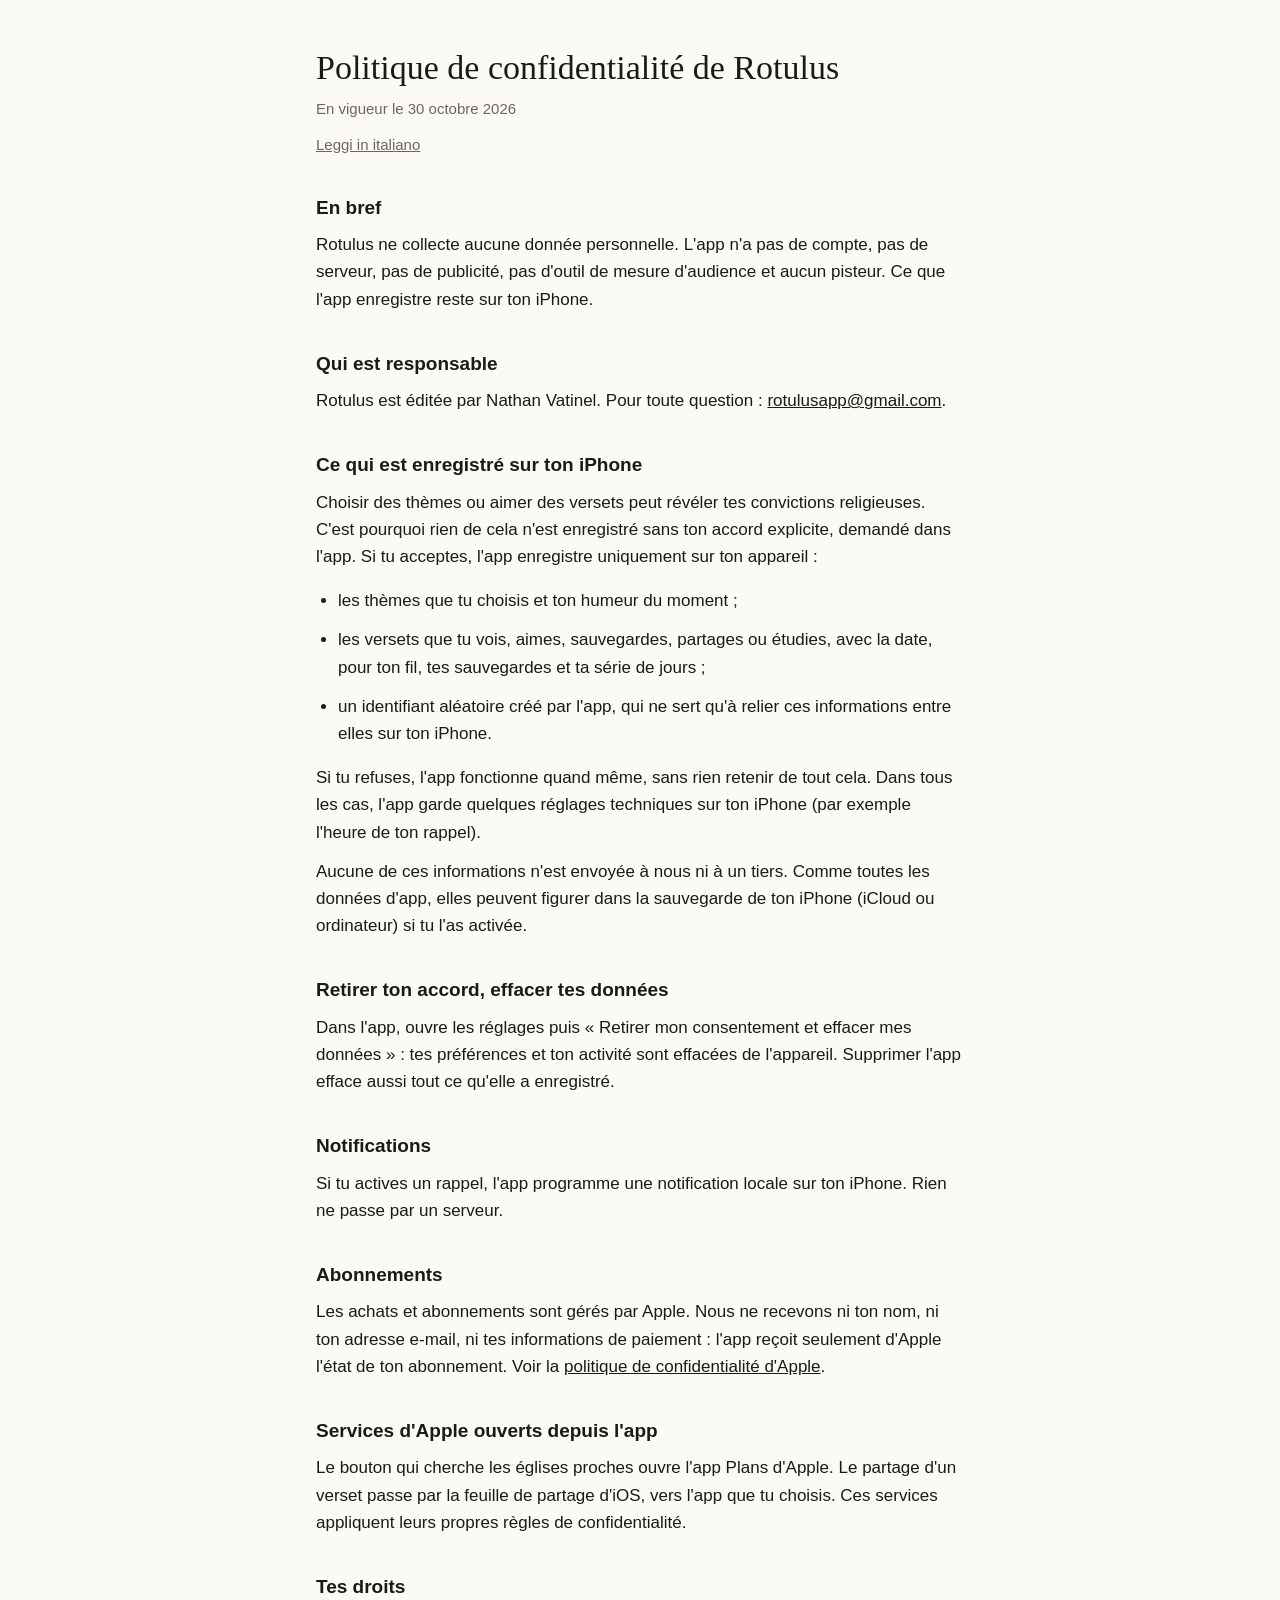
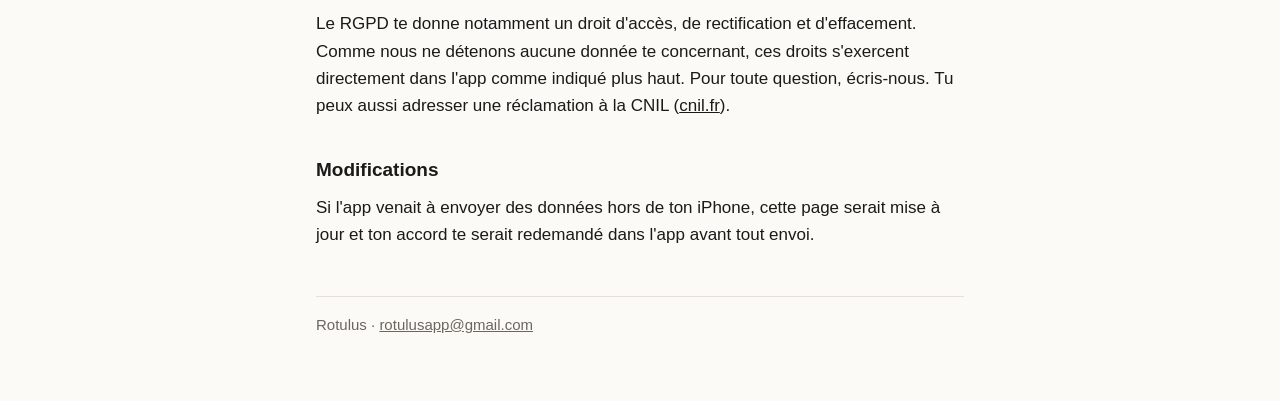
==== confidentialite/index.html @ 84684c8a "Site de Rotulus : politique de confidentialité (fr, it) Co-Authored-By: Claude Opus 5.5 <noreply@ant" ====
<!doctype html>
<html lang="fr">
<head>
<meta charset="utf-8">
<meta name="viewport" content="width=device-width, initial-scale=1">
<title>Confidentialité – Rotulus</title>
<link rel="stylesheet" href="../style.css">
</head>
<body>
<main>
<h1>Politique de confidentialité de Rotulus</h1>
<p class="date">En vigueur le 30 octobre 2026</p>
<p class="langue"><a href="../it/privacy/">Leggi in italiano</a></p>

<h2>En bref</h2>
<p>Rotulus ne collecte aucune donnée personnelle. L'app n'a pas de compte, pas de serveur, pas de publicité, pas d'outil de mesure d'audience et aucun pisteur. Ce que l'app enregistre reste sur ton iPhone.</p>

<h2>Qui est responsable</h2>
<p>Rotulus est éditée par Nathan Vatinel. Pour toute question : <a href="mailto:rotulusapp@gmail.com">rotulusapp@gmail.com</a>.</p>

<h2>Ce qui est enregistré sur ton iPhone</h2>
<p>Choisir des thèmes ou aimer des versets peut révéler tes convictions religieuses. C'est pourquoi rien de cela n'est enregistré sans ton accord explicite, demandé dans l'app. Si tu acceptes, l'app enregistre uniquement sur ton appareil :</p>
<ul>
<li>les thèmes que tu choisis et ton humeur du moment ;</li>
<li>les versets que tu vois, aimes, sauvegardes, partages ou étudies, avec la date, pour ton fil, tes sauvegardes et ta série de jours ;</li>
<li>un identifiant aléatoire créé par l'app, qui ne sert qu'à relier ces informations entre elles sur ton iPhone.</li>
</ul>
<p>Si tu refuses, l'app fonctionne quand même, sans rien retenir de tout cela. Dans tous les cas, l'app garde quelques réglages techniques sur ton iPhone (par exemple l'heure de ton rappel).</p>
<p>Aucune de ces informations n'est envoyée à nous ni à un tiers. Comme toutes les données d'app, elles peuvent figurer dans la sauvegarde de ton iPhone (iCloud ou ordinateur) si tu l'as activée.</p>

<h2>Retirer ton accord, effacer tes données</h2>
<p>Dans l'app, ouvre les réglages puis « Retirer mon consentement et effacer mes données » : tes préférences et ton activité sont effacées de l'appareil. Supprimer l'app efface aussi tout ce qu'elle a enregistré.</p>

<h2>Notifications</h2>
<p>Si tu actives un rappel, l'app programme une notification locale sur ton iPhone. Rien ne passe par un serveur.</p>

<h2>Abonnements</h2>
<p>Les achats et abonnements sont gérés par Apple. Nous ne recevons ni ton nom, ni ton adresse e-mail, ni tes informations de paiement : l'app reçoit seulement d'Apple l'état de ton abonnement. Voir la <a href="https://www.apple.com/fr/legal/privacy/">politique de confidentialité d'Apple</a>.</p>

<h2>Services d'Apple ouverts depuis l'app</h2>
<p>Le bouton qui cherche les églises proches ouvre l'app Plans d'Apple. Le partage d'un verset passe par la feuille de partage d'iOS, vers l'app que tu choisis. Ces services appliquent leurs propres règles de confidentialité.</p>

<h2>Tes droits</h2>
<p>Le RGPD te donne notamment un droit d'accès, de rectification et d'effacement. Comme nous ne détenons aucune donnée te concernant, ces droits s'exercent directement dans l'app comme indiqué plus haut. Pour toute question, écris-nous. Tu peux aussi adresser une réclamation à la CNIL (<a href="https://www.cnil.fr">cnil.fr</a>).</p>

<h2>Modifications</h2>
<p>Si l'app venait à envoyer des données hors de ton iPhone, cette page serait mise à jour et ton accord te serait redemandé dans l'app avant tout envoi.</p>

<footer>Rotulus · <a href="mailto:rotulusapp@gmail.com">rotulusapp@gmail.com</a></footer>
</main>
</body>
</html>
---- style.css ----
:root { --fond: #fbfaf7; --encre: #1b1a17; --doux: #6b675f; --trait: #e4e0d8; color-scheme: light dark; }
@media (prefers-color-scheme: dark) { :root { --fond: #151412; --encre: #f2efe8; --doux: #a8a399; --trait: #2e2b27; } }
* { box-sizing: border-box; }
body { margin: 0; background: var(--fond); color: var(--encre); font: 17px/1.6 -apple-system, BlinkMacSystemFont, "Segoe UI", sans-serif; }
main { max-width: 680px; margin: 0 auto; padding: 48px 16px 64px; }
h1 { font-family: Georgia, "Times New Roman", serif; font-weight: 500; font-size: 34px; line-height: 1.2; margin: 0 0 8px; }
h2 { font-size: 19px; margin: 36px 0 8px; }
p, li { margin: 0 0 12px; }
ul { padding-left: 22px; }
a { color: inherit; }
.date, .langue { color: var(--doux); font-size: 15px; }
.langue { margin-bottom: 32px; }
footer { margin-top: 48px; padding-top: 16px; border-top: 1px solid var(--trait); color: var(--doux); font-size: 15px; }
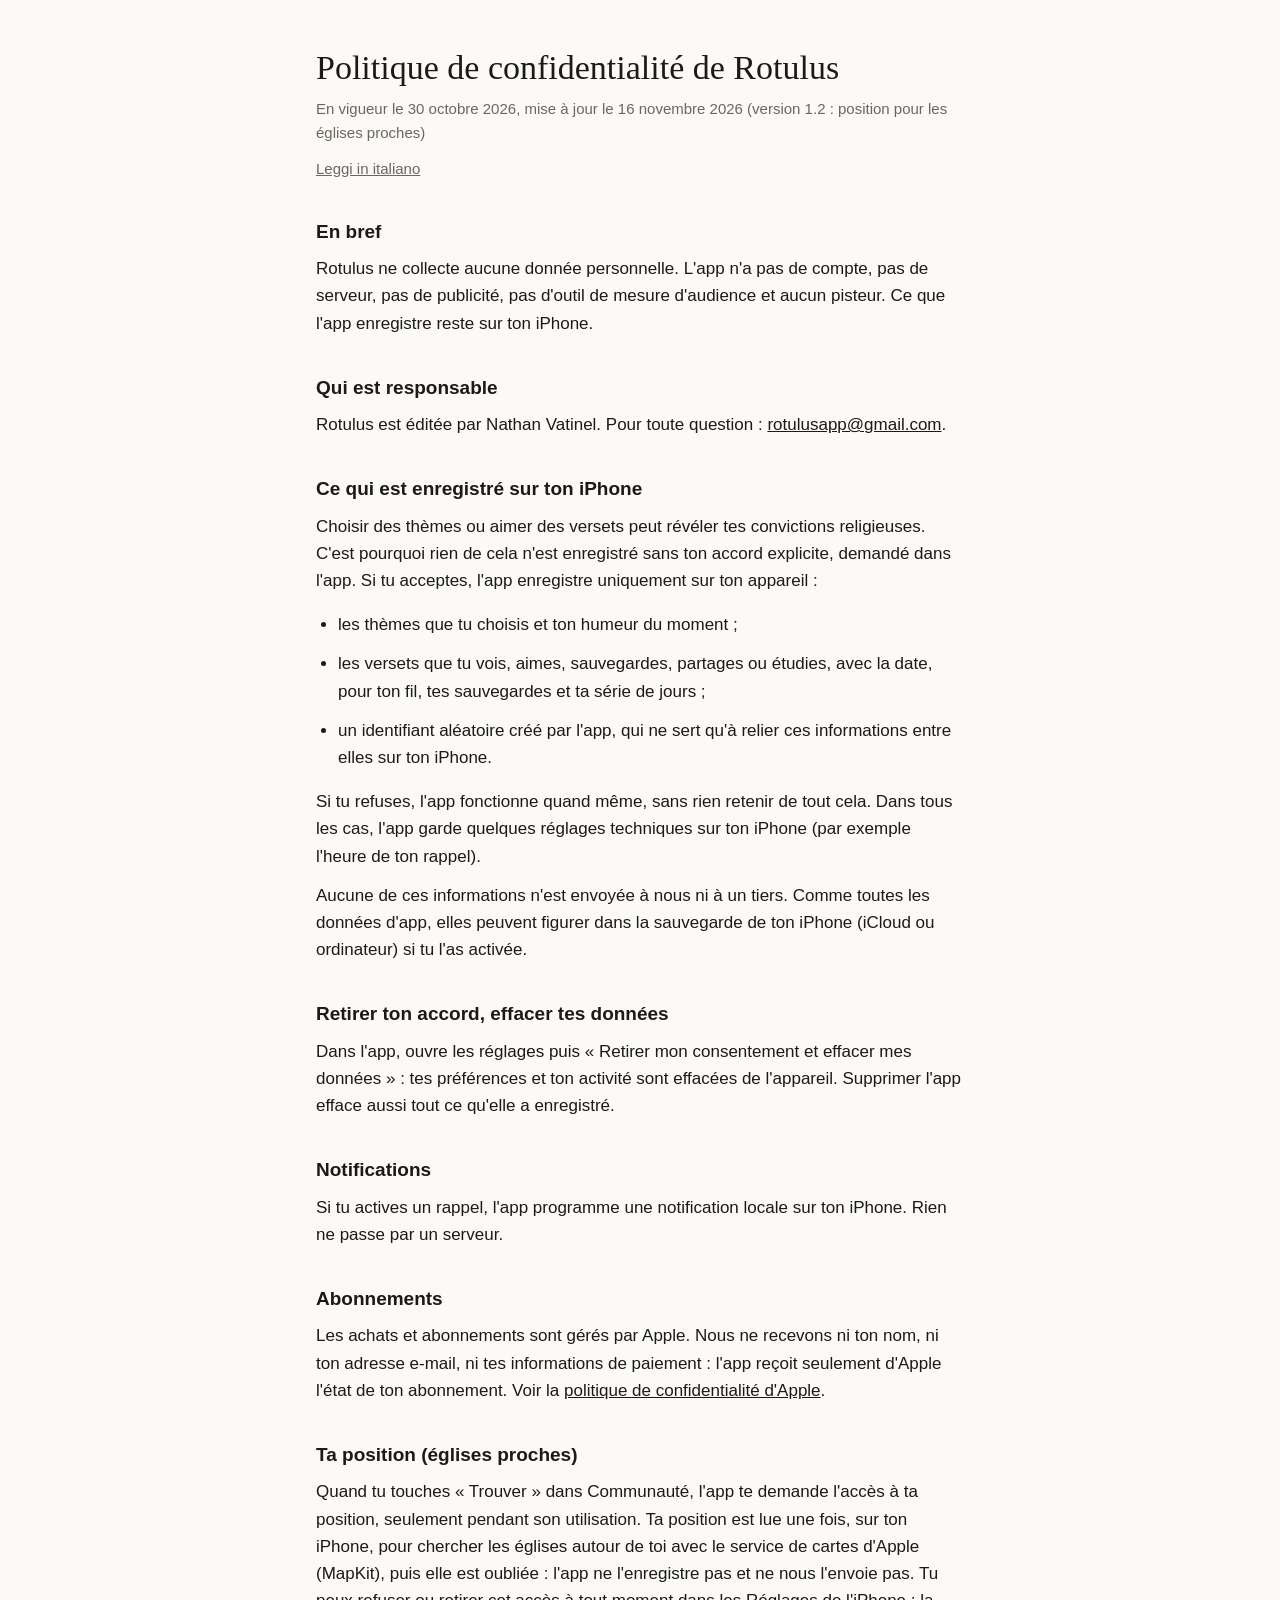
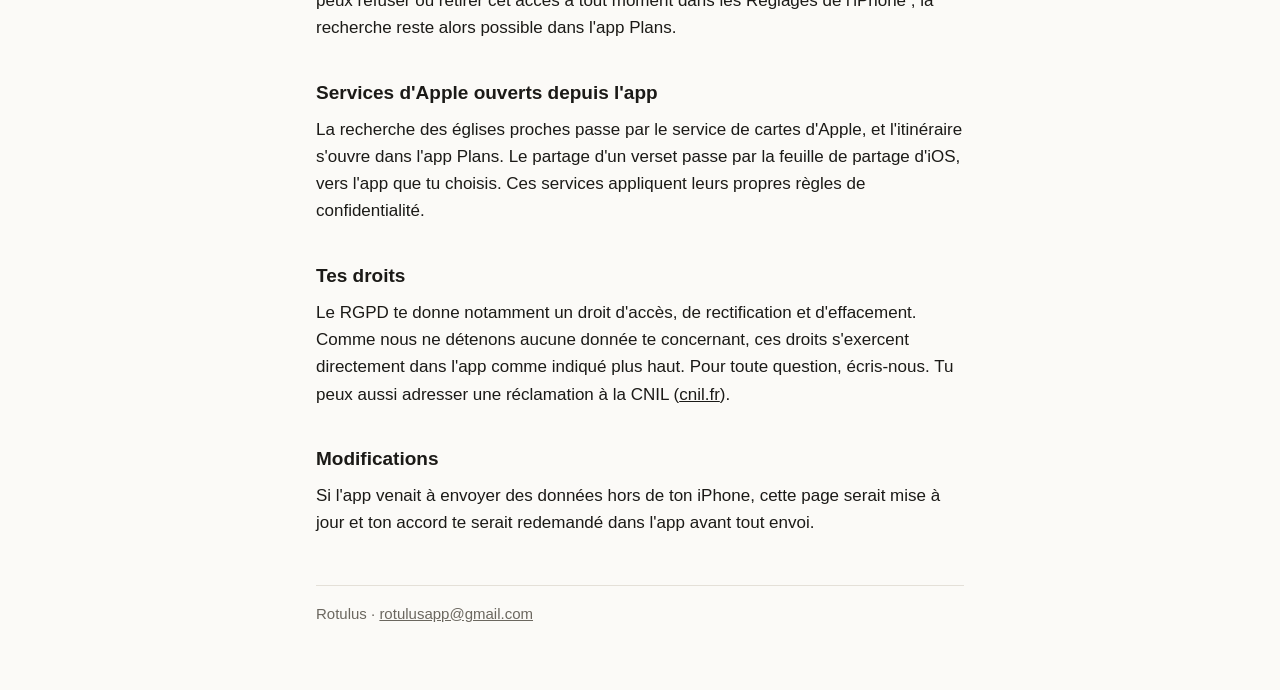
==== commit 8edf5610: "Confidentialité : position utilisée pour les églises proches (version 1.2, fr + it) Co-Authored-By: " ====
--- a/confidentialite/index.html
+++ b/confidentialite/index.html
@@ -9,7 +9,7 @@
 <body>
 <main>
 <h1>Politique de confidentialité de Rotulus</h1>
-<p class="date">En vigueur le 30 octobre 2026</p>
+<p class="date">En vigueur le 30 octobre 2026, mise à jour le 16 novembre 2026 (version 1.2 : position pour les églises proches)</p>
 <p class="langue"><a href="../it/privacy/">Leggi in italiano</a></p>
 
 <h2>En bref</h2>
@@ -37,8 +37,11 @@
 <h2>Abonnements</h2>
 <p>Les achats et abonnements sont gérés par Apple. Nous ne recevons ni ton nom, ni ton adresse e-mail, ni tes informations de paiement : l'app reçoit seulement d'Apple l'état de ton abonnement. Voir la <a href="https://www.apple.com/fr/legal/privacy/">politique de confidentialité d'Apple</a>.</p>
 
+<h2>Ta position (églises proches)</h2>
+<p>Quand tu touches « Trouver » dans Communauté, l'app te demande l'accès à ta position, seulement pendant son utilisation. Ta position est lue une fois, sur ton iPhone, pour chercher les églises autour de toi avec le service de cartes d'Apple (MapKit), puis elle est oubliée : l'app ne l'enregistre pas et ne nous l'envoie pas. Tu peux refuser ou retirer cet accès à tout moment dans les Réglages de l'iPhone ; la recherche reste alors possible dans l'app Plans.</p>
+
 <h2>Services d'Apple ouverts depuis l'app</h2>
-<p>Le bouton qui cherche les églises proches ouvre l'app Plans d'Apple. Le partage d'un verset passe par la feuille de partage d'iOS, vers l'app que tu choisis. Ces services appliquent leurs propres règles de confidentialité.</p>
+<p>La recherche des églises proches passe par le service de cartes d'Apple, et l'itinéraire s'ouvre dans l'app Plans. Le partage d'un verset passe par la feuille de partage d'iOS, vers l'app que tu choisis. Ces services appliquent leurs propres règles de confidentialité.</p>
 
 <h2>Tes droits</h2>
 <p>Le RGPD te donne notamment un droit d'accès, de rectification et d'effacement. Comme nous ne détenons aucune donnée te concernant, ces droits s'exercent directement dans l'app comme indiqué plus haut. Pour toute question, écris-nous. Tu peux aussi adresser une réclamation à la CNIL (<a href="https://www.cnil.fr">cnil.fr</a>).</p>
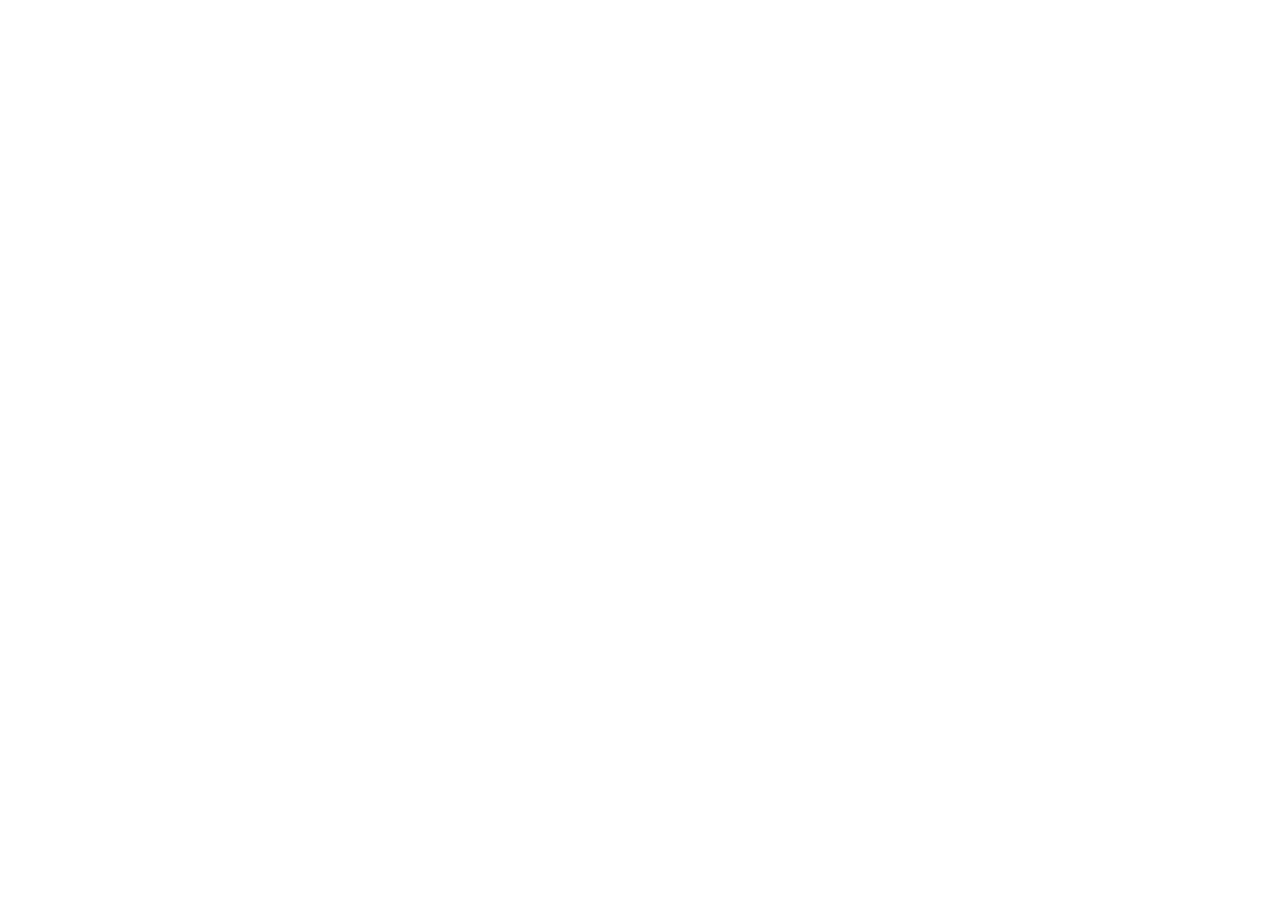
==== commit 44819de3: "Le site a déménagé sur https://rotulus.pages.dev/ : redirections Co-Authored-By: Claude Opus 5.5 <no" ====
--- a/confidentialite/index.html
+++ b/confidentialite/index.html
@@ -3,53 +3,13 @@
 <head>
 <meta charset="utf-8">
 <meta name="viewport" content="width=device-width, initial-scale=1">
-<title>Confidentialité – Rotulus</title>
-<link rel="stylesheet" href="../style.css">
+<title>Rotulus</title>
+<link rel="canonical" href="https://rotulus.pages.dev/confidentialite/">
+<meta http-equiv="refresh" content="0; url=https://rotulus.pages.dev/confidentialite/">
+<meta name="robots" content="noindex">
+<script>location.replace("https://rotulus.pages.dev/confidentialite/" + location.hash);</script>
 </head>
 <body>
-<main>
-<h1>Politique de confidentialité de Rotulus</h1>
-<p class="date">En vigueur le 30 octobre 2026, mise à jour le 16 novembre 2026 (version 1.2 : position pour les églises proches)</p>
-<p class="langue"><a href="../it/privacy/">Leggi in italiano</a></p>
-
-<h2>En bref</h2>
-<p>Rotulus ne collecte aucune donnée personnelle. L'app n'a pas de compte, pas de serveur, pas de publicité, pas d'outil de mesure d'audience et aucun pisteur. Ce que l'app enregistre reste sur ton iPhone.</p>
-
-<h2>Qui est responsable</h2>
-<p>Rotulus est éditée par Nathan Vatinel. Pour toute question : <a href="mailto:rotulusapp@gmail.com">rotulusapp@gmail.com</a>.</p>
-
-<h2>Ce qui est enregistré sur ton iPhone</h2>
-<p>Choisir des thèmes ou aimer des versets peut révéler tes convictions religieuses. C'est pourquoi rien de cela n'est enregistré sans ton accord explicite, demandé dans l'app. Si tu acceptes, l'app enregistre uniquement sur ton appareil :</p>
-<ul>
-<li>les thèmes que tu choisis et ton humeur du moment ;</li>
-<li>les versets que tu vois, aimes, sauvegardes, partages ou étudies, avec la date, pour ton fil, tes sauvegardes et ta série de jours ;</li>
-<li>un identifiant aléatoire créé par l'app, qui ne sert qu'à relier ces informations entre elles sur ton iPhone.</li>
-</ul>
-<p>Si tu refuses, l'app fonctionne quand même, sans rien retenir de tout cela. Dans tous les cas, l'app garde quelques réglages techniques sur ton iPhone (par exemple l'heure de ton rappel).</p>
-<p>Aucune de ces informations n'est envoyée à nous ni à un tiers. Comme toutes les données d'app, elles peuvent figurer dans la sauvegarde de ton iPhone (iCloud ou ordinateur) si tu l'as activée.</p>
-
-<h2>Retirer ton accord, effacer tes données</h2>
-<p>Dans l'app, ouvre les réglages puis « Retirer mon consentement et effacer mes données » : tes préférences et ton activité sont effacées de l'appareil. Supprimer l'app efface aussi tout ce qu'elle a enregistré.</p>
-
-<h2>Notifications</h2>
-<p>Si tu actives un rappel, l'app programme une notification locale sur ton iPhone. Rien ne passe par un serveur.</p>
-
-<h2>Abonnements</h2>
-<p>Les achats et abonnements sont gérés par Apple. Nous ne recevons ni ton nom, ni ton adresse e-mail, ni tes informations de paiement : l'app reçoit seulement d'Apple l'état de ton abonnement. Voir la <a href="https://www.apple.com/fr/legal/privacy/">politique de confidentialité d'Apple</a>.</p>
-
-<h2>Ta position (églises proches)</h2>
-<p>Quand tu touches « Trouver » dans Communauté, l'app te demande l'accès à ta position, seulement pendant son utilisation. Ta position est lue une fois, sur ton iPhone, pour chercher les églises autour de toi avec le service de cartes d'Apple (MapKit), puis elle est oubliée : l'app ne l'enregistre pas et ne nous l'envoie pas. Tu peux refuser ou retirer cet accès à tout moment dans les Réglages de l'iPhone ; la recherche reste alors possible dans l'app Plans.</p>
-
-<h2>Services d'Apple ouverts depuis l'app</h2>
-<p>La recherche des églises proches passe par le service de cartes d'Apple, et l'itinéraire s'ouvre dans l'app Plans. Le partage d'un verset passe par la feuille de partage d'iOS, vers l'app que tu choisis. Ces services appliquent leurs propres règles de confidentialité.</p>
-
-<h2>Tes droits</h2>
-<p>Le RGPD te donne notamment un droit d'accès, de rectification et d'effacement. Comme nous ne détenons aucune donnée te concernant, ces droits s'exercent directement dans l'app comme indiqué plus haut. Pour toute question, écris-nous. Tu peux aussi adresser une réclamation à la CNIL (<a href="https://www.cnil.fr">cnil.fr</a>).</p>
-
-<h2>Modifications</h2>
-<p>Si l'app venait à envoyer des données hors de ton iPhone, cette page serait mise à jour et ton accord te serait redemandé dans l'app avant tout envoi.</p>
-
-<footer>Rotulus · <a href="mailto:rotulusapp@gmail.com">rotulusapp@gmail.com</a></footer>
-</main>
+<p>Cette page a déménagé : <a href="https://rotulus.pages.dev/confidentialite/">Ouvrir la nouvelle page</a>.</p>
 </body>
 </html>
